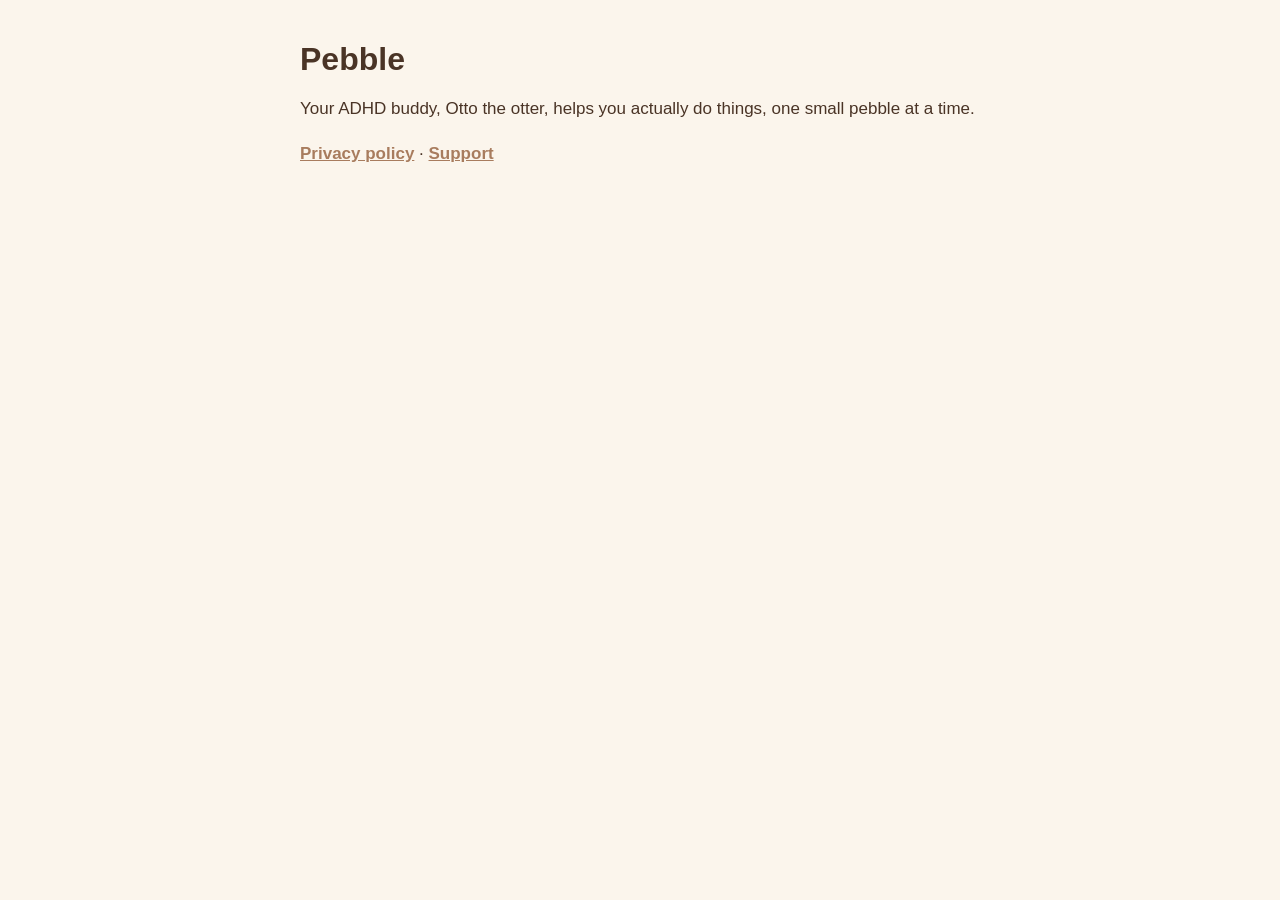
==== index.html @ 9099f572 "Pebble privacy policy and support pages" ====
<!doctype html>
<html lang="en">
<head>
<meta charset="utf-8">
<meta name="viewport" content="width=device-width, initial-scale=1">
<title>Pebble</title>
<link rel="stylesheet" href="style.css">
</head>
<body>
<main>
<h1>Pebble</h1>
<p>Your ADHD buddy, Otto the otter, helps you actually do things, one small pebble at a time.</p>
<p><a href="privacy.html">Privacy policy</a> · <a href="support.html">Support</a></p>
</main>
</body>
</html>
---- style.css ----
:root { --bg: #FBF5EC; --text: #4A3426; --muted: #8A6E5A; --accent: #A87C5E; --card: #FFFFFF; }
@media (prefers-color-scheme: dark) { :root { --bg: #2A1F19; --text: #F3E6D8; --muted: #C9B6A4; --accent: #E0A98A; --card: #3A2C24; } }
* { box-sizing: border-box; }
body { margin: 0; background: var(--bg); color: var(--text); font: 17px/1.6 "Nunito", -apple-system, BlinkMacSystemFont, "Segoe UI", sans-serif; }
main { max-width: 720px; margin: 0 auto; padding: 40px 20px 64px; }
h1 { font-size: 32px; line-height: 1.2; margin: 0 0 4px; }
h2 { font-size: 21px; margin: 32px 0 8px; }
p, li { color: var(--text); }
.muted { color: var(--muted); }
a { color: var(--accent); font-weight: 700; }
.card { background: var(--card); border-radius: 20px; padding: 16px 20px; margin: 16px 0; }
ul { padding-left: 22px; }
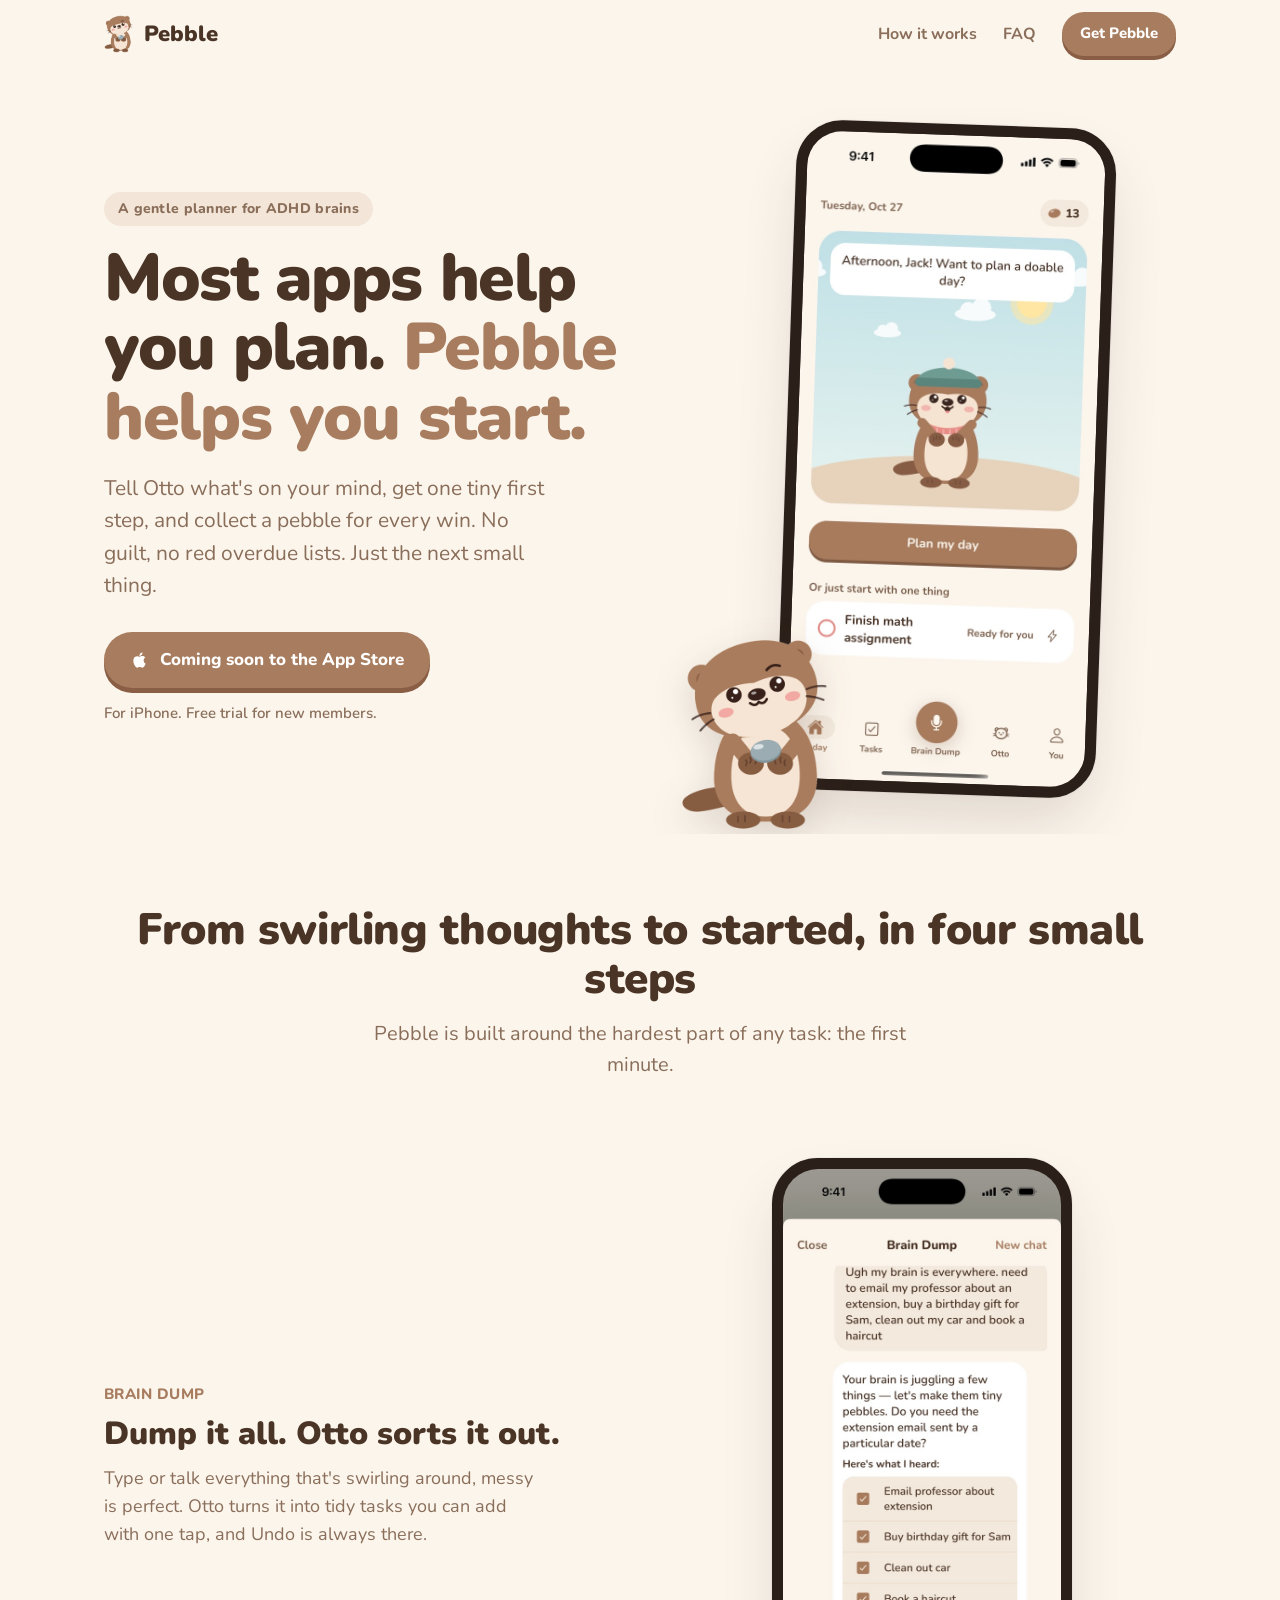
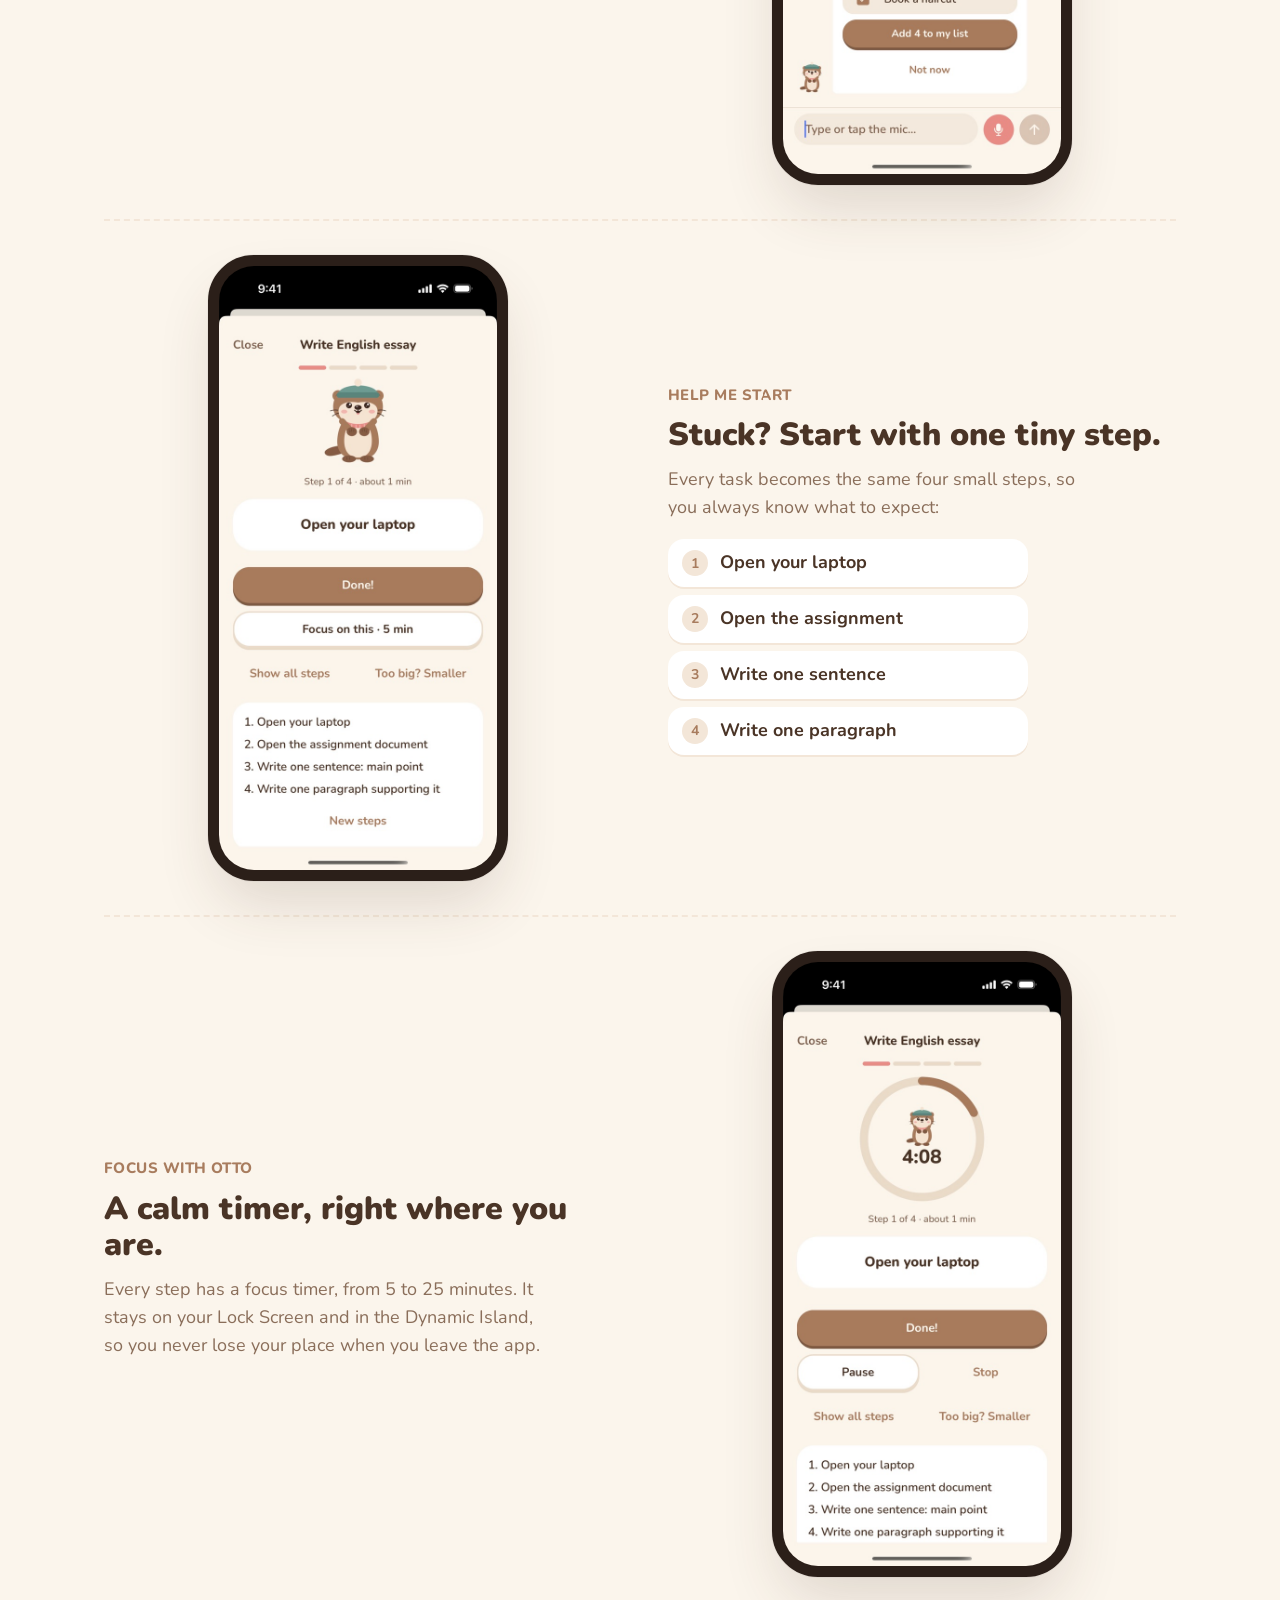
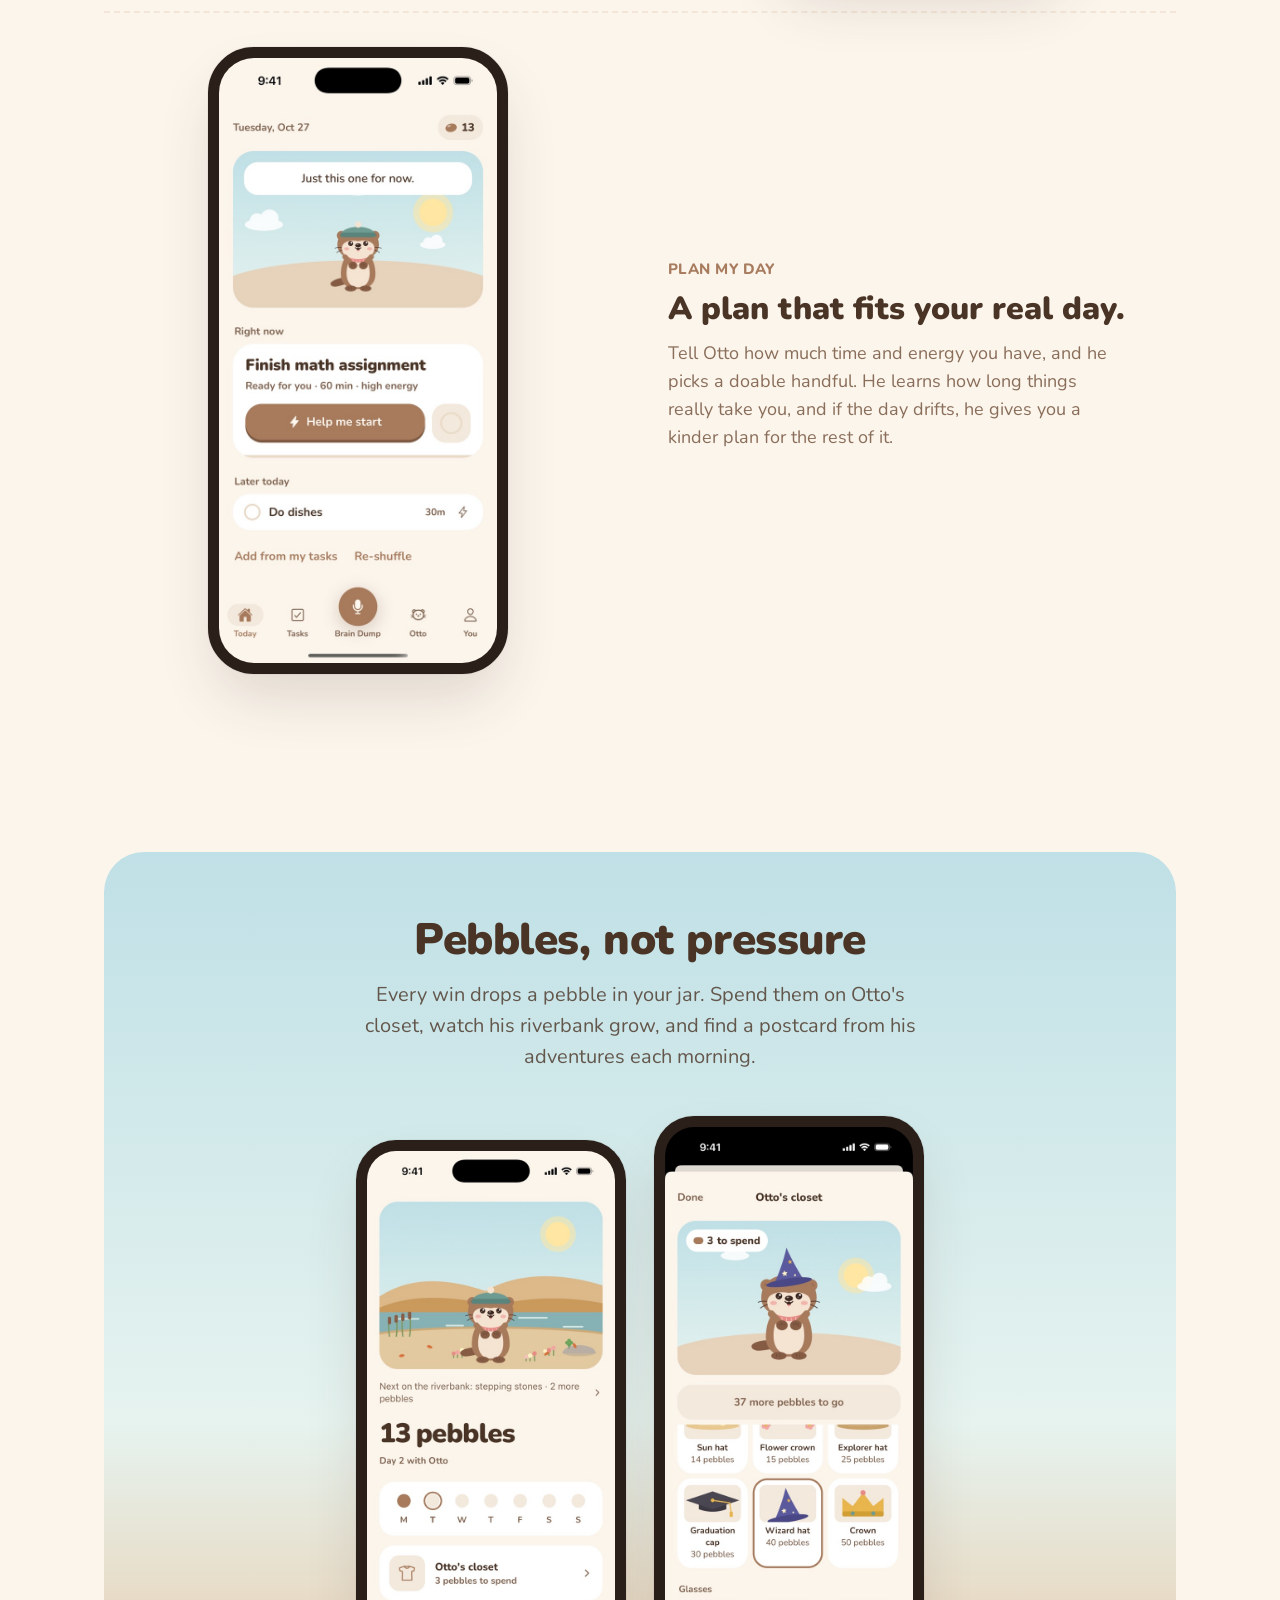
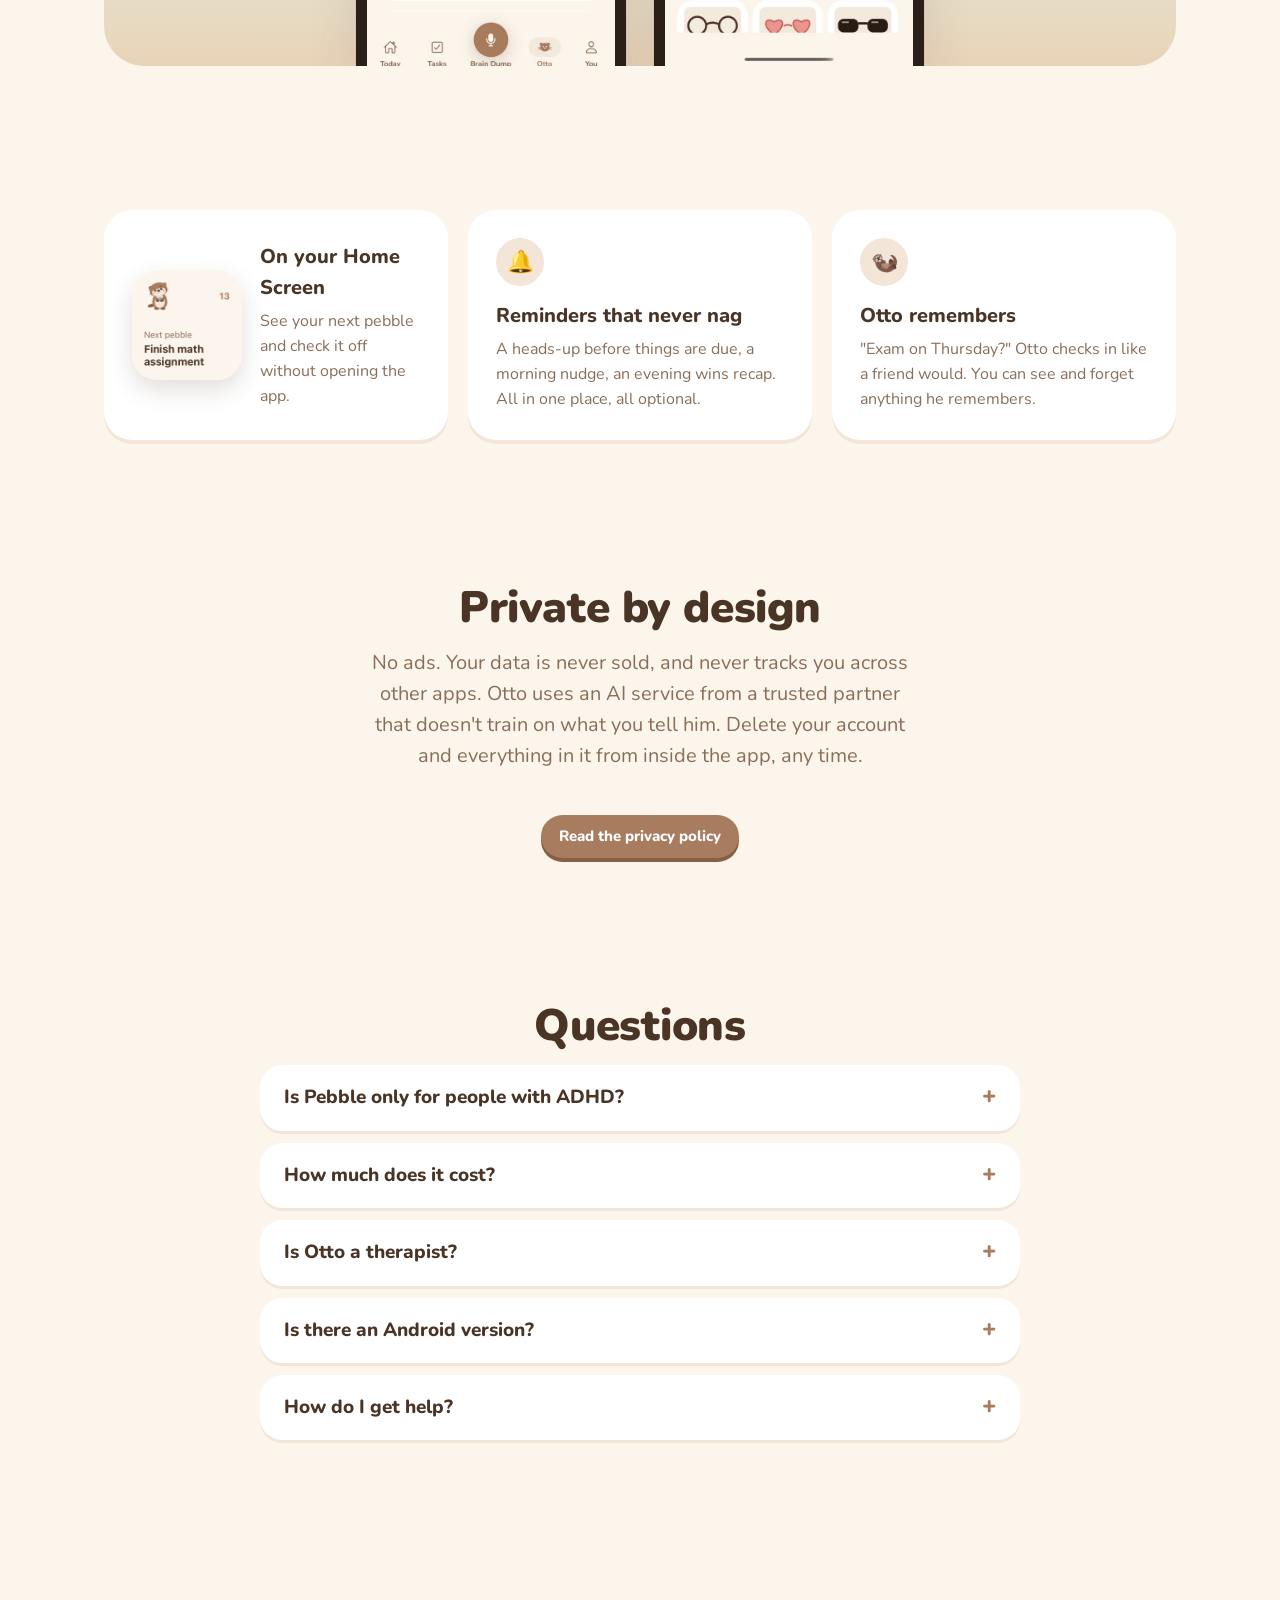
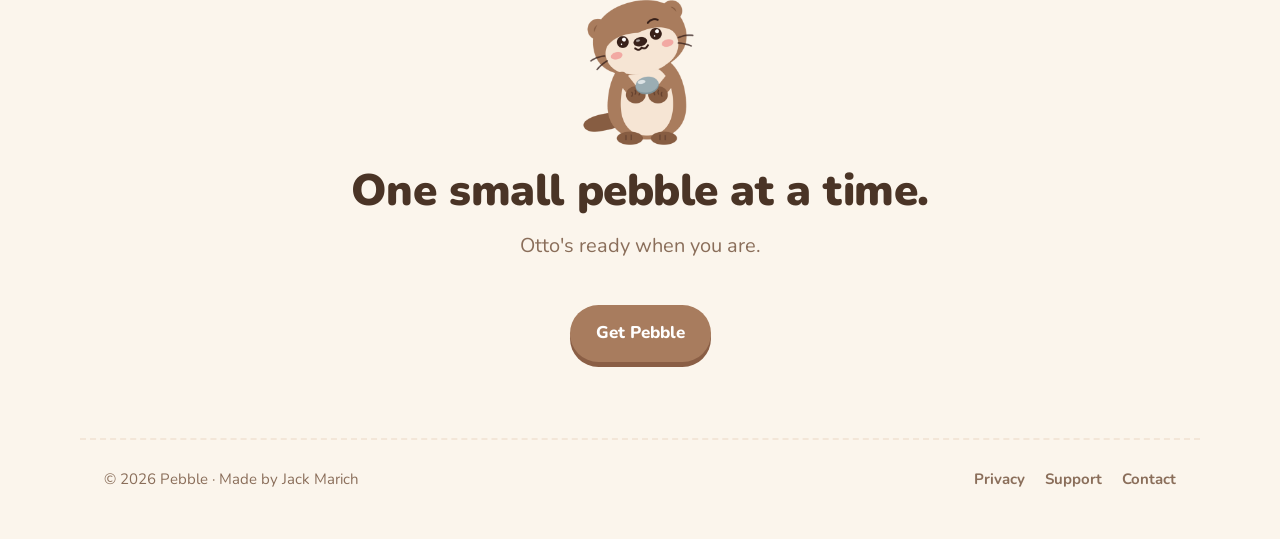
==== commit 24a15607: "Pebble's website: landing page with Otto, features, privacy promise and FAQ" ====
--- a/index.html
+++ b/index.html
@@ -1,16 +1,370 @@
 <!doctype html>
 <html lang="en">
 <head>
-<meta charset="utf-8">
-<meta name="viewport" content="width=device-width, initial-scale=1">
-<title>Pebble</title>
-<link rel="stylesheet" href="style.css">
+  <meta charset="utf-8" />
+  <meta name="viewport" content="width=device-width, initial-scale=1" />
+  <title>Pebble: the ADHD planner that helps you start</title>
+  <meta name="description" content="Most apps help you plan. Pebble helps you start. A gentle planner for ADHD brains, with Otto the otter by your side, one small pebble at a time." />
+  <meta name="theme-color" content="#FBF5EC" media="(prefers-color-scheme: light)" />
+  <meta name="theme-color" content="#1C1612" media="(prefers-color-scheme: dark)" />
+  <meta property="og:title" content="Pebble: the ADHD planner that helps you start" />
+  <meta property="og:description" content="A gentle planner for ADHD brains, with Otto the otter by your side. One small pebble at a time." />
+  <meta property="og:image" content="https://onepebble.app/img/today.jpg" />
+  <meta property="og:url" content="https://onepebble.app/" />
+  <link rel="icon" href="favicon.png" />
+  <link rel="apple-touch-icon" href="apple-touch-icon.png" />
+  <link rel="preconnect" href="https://fonts.googleapis.com" />
+  <link rel="preconnect" href="https://fonts.gstatic.com" crossorigin />
+  <link href="https://fonts.googleapis.com/css2?family=Nunito:wght@400;600;700;800;900&display=swap" rel="stylesheet" />
+  <style>
+    :root {
+      --bg: #FBF5EC;
+      --bg-deep: #F3E6D8;
+      --surface: #FFFFFF;
+      --text: #4A3426;
+      --muted: #8A6E5A;
+      --primary: #A87C5E;
+      --primary-deep: #8A5E45;
+      --on-primary: #FFFFFF;
+      --soft: #F3E6D8;
+      --pink: #F2A7A2;
+      --sky-top: #BFE0E6;
+      --sky-bottom: #E6F3EF;
+      --bank: #E8D3B8;
+      --frame: #2B1F19;
+      --shadow: rgba(74, 52, 38, 0.16);
+    }
+    @media (prefers-color-scheme: dark) {
+      :root {
+        --bg: #1C1612;
+        --bg-deep: #241C17;
+        --surface: #2A201A;
+        --text: #F3E6D8;
+        --muted: #C9B6A4;
+        --primary: #C79572;
+        --primary-deep: #A87C5E;
+        --on-primary: #1C1612;
+        --soft: #33271F;
+        --sky-top: #3A4B57;
+        --sky-bottom: #2C3A40;
+        --bank: #4A3A2C;
+        --frame: #0E0A08;
+        --shadow: rgba(0, 0, 0, 0.45);
+      }
+    }
+    * { box-sizing: border-box; }
+    html { scroll-behavior: smooth; }
+    body {
+      margin: 0;
+      background: var(--bg);
+      color: var(--text);
+      font-family: 'Nunito', -apple-system, BlinkMacSystemFont, 'Segoe UI', sans-serif;
+      font-size: 18px;
+      line-height: 1.55;
+      -webkit-font-smoothing: antialiased;
+    }
+    a { color: inherit; }
+    img { max-width: 100%; display: block; }
+    .wrap { max-width: 1120px; margin: 0 auto; padding: 0 24px; }
+
+    /* Nav */
+    nav { position: sticky; top: 0; z-index: 10; background: color-mix(in srgb, var(--bg) 88%, transparent); backdrop-filter: saturate(1.4) blur(14px); -webkit-backdrop-filter: saturate(1.4) blur(14px); }
+    nav .wrap { display: flex; align-items: center; justify-content: space-between; height: 68px; }
+    .brand { display: flex; align-items: center; gap: 10px; font-weight: 900; font-size: 22px; text-decoration: none; }
+    .brand img { width: 30px; height: auto; }
+    .navlinks { display: flex; gap: 26px; align-items: center; font-weight: 700; font-size: 16px; }
+    .navlinks a { text-decoration: none; color: var(--muted); }
+    .navlinks a:hover { color: var(--text); }
+    .navlinks a.btn, .navlinks a.btn:hover { color: var(--on-primary); }
+    @media (max-width: 640px) { .navlinks .hide-sm { display: none; } }
+
+    /* Buttons */
+    .btn {
+      display: inline-flex; align-items: center; gap: 10px;
+      background: var(--primary); color: var(--on-primary);
+      border-radius: 999px; padding: 15px 26px;
+      font-weight: 800; font-size: 17px; text-decoration: none;
+      box-shadow: 0 5px 0 var(--primary-deep);
+      transition: transform .15s ease, box-shadow .15s ease;
+    }
+    .btn:hover { transform: translateY(-1px); }
+    .btn:active { transform: translateY(4px); box-shadow: 0 1px 0 var(--primary-deep); }
+    .btn svg { width: 20px; height: 20px; fill: currentColor; }
+    .btn.small { padding: 10px 18px; font-size: 15px; box-shadow: 0 4px 0 var(--primary-deep); }
+    .soon { display: block; margin-top: 14px; font-size: 15px; color: var(--muted); font-weight: 600; }
+
+    /* Hero */
+    .hero { padding: 56px 0 40px; overflow: hidden; }
+    .hero .wrap { display: grid; grid-template-columns: 1.1fr 0.9fr; gap: 48px; align-items: center; }
+    .eyebrow { display: inline-block; background: var(--soft); color: var(--muted); font-weight: 800; font-size: 14px; letter-spacing: .02em; padding: 6px 14px; border-radius: 999px; margin-bottom: 18px; }
+    h1 { font-size: clamp(40px, 6vw, 66px); line-height: 1.05; margin: 0 0 20px; font-weight: 900; letter-spacing: -0.02em; }
+    h1 .soft { color: var(--primary); }
+    .lede { font-size: 21px; color: var(--muted); margin: 0 0 30px; max-width: 34ch; }
+    .hero-art { position: relative; display: flex; justify-content: center; }
+    .hero-art .phone { width: min(320px, 78vw); transform: rotate(2deg); }
+    .hero-otto { position: absolute; left: -8%; bottom: -6%; width: 34%; filter: drop-shadow(0 12px 18px var(--shadow)); animation: bob 5s ease-in-out infinite; }
+    @keyframes bob { 0%, 100% { transform: translateY(0) rotate(-3deg); } 50% { transform: translateY(-10px) rotate(2deg); } }
+    @media (max-width: 860px) {
+      .hero .wrap { grid-template-columns: 1fr; text-align: center; }
+      .lede { margin-left: auto; margin-right: auto; }
+      .hero-otto { left: 4%; }
+    }
+
+    /* Phone frame */
+    .phone { border-radius: 46px; border: 11px solid var(--frame); overflow: hidden; box-shadow: 0 30px 60px -10px var(--shadow), 0 0 0 1px rgba(0,0,0,.04); background: var(--frame); }
+    .phone img { width: 100%; height: auto; }
+
+    /* Sections */
+    section { padding: 72px 0; }
+    .center { text-align: center; }
+    h2 { font-size: clamp(30px, 4.2vw, 44px); line-height: 1.12; margin: 0 0 14px; font-weight: 900; letter-spacing: -0.01em; }
+    .sub { color: var(--muted); font-size: 20px; margin: 0 auto 44px; max-width: 46ch; }
+
+    .feature { display: grid; grid-template-columns: 1fr 1fr; gap: 56px; align-items: center; padding: 34px 0; }
+    .feature + .feature { border-top: 2px dashed var(--soft); }
+    .feature.flip .copy { order: 2; }
+    .feature .phone { width: min(300px, 72vw); margin: 0 auto; }
+    .tag { display: inline-flex; align-items: center; gap: 8px; font-weight: 800; color: var(--primary); font-size: 15px; letter-spacing: .03em; text-transform: uppercase; margin-bottom: 10px; }
+    .feature h3 { font-size: 32px; line-height: 1.15; margin: 0 0 12px; font-weight: 900; }
+    .feature p { color: var(--muted); margin: 0 0 14px; max-width: 40ch; }
+    .ladder { list-style: none; padding: 0; margin: 18px 0 0; display: grid; gap: 8px; max-width: 360px; }
+    .ladder li { background: var(--surface); border-radius: 16px; padding: 10px 14px; font-weight: 700; display: flex; gap: 12px; align-items: center; box-shadow: 0 2px 0 var(--soft); }
+    .ladder b { display: inline-grid; place-items: center; width: 26px; height: 26px; border-radius: 50%; background: var(--soft); color: var(--primary); font-size: 14px; flex: none; }
+    @media (max-width: 860px) {
+      .feature { grid-template-columns: 1fr; gap: 30px; text-align: center; }
+      .feature.flip .copy { order: 0; }
+      .feature p, .ladder { margin-left: auto; margin-right: auto; }
+      .ladder li { text-align: left; }
+    }
+
+    /* Pebbles band */
+    .band { background: linear-gradient(180deg, var(--sky-top), var(--sky-bottom) 70%, var(--bank)); border-radius: 40px; padding: 64px 32px 0; overflow: hidden; }
+    .duo { display: flex; justify-content: center; gap: 28px; align-items: flex-end; margin-top: 8px; }
+    .duo .phone { width: min(270px, 42vw); border-bottom: 0; border-radius: 40px 40px 0 0; }
+    .duo .phone:first-child { transform: translateY(24px); }
+
+    /* Small cards */
+    .cards { display: grid; grid-template-columns: repeat(3, 1fr); gap: 20px; }
+    .card { background: var(--surface); border-radius: 28px; padding: 28px; box-shadow: 0 4px 0 var(--soft); }
+    .card .ico { width: 48px; height: 48px; border-radius: 50%; background: var(--soft); display: grid; place-items: center; margin-bottom: 14px; font-size: 22px; }
+    .card h4 { margin: 0 0 6px; font-size: 20px; font-weight: 800; }
+    .card p { margin: 0; color: var(--muted); font-size: 16px; }
+    .card.widget { display: flex; gap: 18px; align-items: center; }
+    .card.widget img { width: 110px; border-radius: 26px; box-shadow: 0 10px 24px var(--shadow); flex: none; }
+    @media (max-width: 860px) { .cards { grid-template-columns: 1fr; } }
+
+    /* FAQ */
+    .faq { max-width: 760px; margin: 0 auto; }
+    details { background: var(--surface); border-radius: 22px; padding: 18px 24px; margin-bottom: 12px; box-shadow: 0 3px 0 var(--soft); }
+    summary { cursor: pointer; font-weight: 800; font-size: 19px; list-style: none; display: flex; justify-content: space-between; gap: 16px; }
+    summary::-webkit-details-marker { display: none; }
+    summary::after { content: '+'; color: var(--primary); font-weight: 900; font-size: 24px; line-height: 1; transition: transform .2s; }
+    details[open] summary::after { transform: rotate(45deg); }
+    details p { color: var(--muted); margin: 12px 0 2px; }
+
+    /* Closing */
+    .closing { text-align: center; padding-bottom: 40px; }
+    .closing img { width: 120px; margin: 0 auto 18px; }
+
+    footer { padding: 36px 0 48px; color: var(--muted); font-size: 15px; }
+    footer .wrap { display: flex; justify-content: space-between; gap: 16px; flex-wrap: wrap; border-top: 2px dashed var(--soft); padding-top: 28px; }
+    footer a { text-decoration: none; font-weight: 700; margin-left: 20px; }
+    footer a:first-child { margin-left: 0; }
+
+    /* Gentle reveal */
+    .reveal { opacity: 0; transform: translateY(18px); transition: opacity .7s ease, transform .7s ease; }
+    .reveal.in { opacity: 1; transform: none; }
+    @media (prefers-reduced-motion: reduce) {
+      html { scroll-behavior: auto; }
+      .reveal { opacity: 1; transform: none; transition: none; }
+      .hero-otto { animation: none; }
+      .btn { transition: none; }
+    }
+  </style>
 </head>
 <body>
-<main>
-<h1>Pebble</h1>
-<p>Your ADHD buddy, Otto the otter, helps you actually do things, one small pebble at a time.</p>
-<p><a href="privacy.html">Privacy policy</a> · <a href="support.html">Support</a></p>
-</main>
+  <nav>
+    <div class="wrap">
+      <a class="brand" href="#top"><img src="img/otto.png" alt="" />Pebble</a>
+      <div class="navlinks">
+        <a class="hide-sm" href="#how">How it works</a>
+        <a class="hide-sm" href="#faq">FAQ</a>
+        <a class="btn small" href="#get">Get Pebble</a>
+      </div>
+    </div>
+  </nav>
+
+  <header class="hero" id="top">
+    <div class="wrap">
+      <div>
+        <span class="eyebrow">A gentle planner for ADHD brains</span>
+        <h1>Most apps help you plan. <span class="soft">Pebble helps you start.</span></h1>
+        <p class="lede">Tell Otto what's on your mind, get one tiny first step, and collect a pebble for every win. No guilt, no red overdue lists. Just the next small thing.</p>
+        <div id="get">
+          <a class="btn" href="#get" aria-disabled="true">
+            <svg viewBox="0 0 24 24" aria-hidden="true"><path d="M16.37 12.6c-.02-2.3 1.88-3.4 1.97-3.46-1.07-1.57-2.74-1.78-3.33-1.8-1.42-.14-2.77.83-3.49.83-.72 0-1.83-.81-3.01-.79-1.55.02-2.98.9-3.78 2.29-1.61 2.8-.41 6.94 1.16 9.21.77 1.11 1.68 2.36 2.88 2.31 1.16-.05 1.59-.75 2.99-.75 1.4 0 1.79.75 3.01.72 1.24-.02 2.03-1.13 2.79-2.25.88-1.29 1.24-2.53 1.26-2.6-.03-.01-2.42-.93-2.45-3.71zM14.08 5.83c.64-.77 1.07-1.85.95-2.92-.92.04-2.03.61-2.69 1.38-.59.68-1.1 1.77-.96 2.82 1.02.08 2.06-.52 2.7-1.28z"/></svg>
+            Coming soon to the App Store
+          </a>
+          <span class="soft soon">For iPhone. Free trial for new members.</span>
+        </div>
+      </div>
+      <div class="hero-art reveal">
+        <div class="phone"><img src="img/today.jpg" alt="Pebble's Today screen: Otto on his riverbank asking 'Want to plan a doable day?'" /></div>
+        <img class="hero-otto" src="img/otto.png" alt="" />
+      </div>
+    </div>
+  </header>
+
+  <section id="how">
+    <div class="wrap">
+      <div class="center reveal">
+        <h2>From swirling thoughts to started, in four small steps</h2>
+        <p class="sub">Pebble is built around the hardest part of any task: the first minute.</p>
+      </div>
+
+      <div class="feature reveal">
+        <div class="copy">
+          <div class="tag">Brain Dump</div>
+          <h3>Dump it all. Otto sorts it out.</h3>
+          <p>Type or talk everything that's swirling around, messy is perfect. Otto turns it into tidy tasks you can add with one tap, and Undo is always there.</p>
+        </div>
+        <div class="phone"><img loading="lazy" src="img/dump.jpg" alt="Brain Dump: a messy message turned into four tasks with an Add button" /></div>
+      </div>
+
+      <div class="feature flip reveal">
+        <div class="copy">
+          <div class="tag">Help me start</div>
+          <h3>Stuck? Start with one tiny step.</h3>
+          <p>Every task becomes the same four small steps, so you always know what to expect:</p>
+          <ol class="ladder">
+            <li><b>1</b>Open your laptop</li>
+            <li><b>2</b>Open the assignment</li>
+            <li><b>3</b>Write one sentence</li>
+            <li><b>4</b>Write one paragraph</li>
+          </ol>
+        </div>
+        <div class="phone"><img loading="lazy" src="img/start.jpg" alt="Help me start: 'Open your laptop' as step 1 of 4, with all four steps listed" /></div>
+      </div>
+
+      <div class="feature reveal">
+        <div class="copy">
+          <div class="tag">Focus with Otto</div>
+          <h3>A calm timer, right where you are.</h3>
+          <p>Every step has a focus timer, from 5 to 25 minutes. It stays on your Lock Screen and in the Dynamic Island, so you never lose your place when you leave the app.</p>
+        </div>
+        <div class="phone"><img loading="lazy" src="img/focus.jpg" alt="A focus timer counting down around Otto" /></div>
+      </div>
+
+      <div class="feature flip reveal">
+        <div class="copy">
+          <div class="tag">Plan my day</div>
+          <h3>A plan that fits your real day.</h3>
+          <p>Tell Otto how much time and energy you have, and he picks a doable handful. He learns how long things really take you, and if the day drifts, he gives you a kinder plan for the rest of it.</p>
+        </div>
+        <div class="phone"><img loading="lazy" src="img/plan.jpg" alt="Today's plan: one task right now with Help me start, one later" /></div>
+      </div>
+    </div>
+  </section>
+
+  <section>
+    <div class="wrap">
+      <div class="band center reveal">
+        <h2>Pebbles, not pressure</h2>
+        <p class="sub" style="color: var(--text); opacity: .8;">Every win drops a pebble in your jar. Spend them on Otto's closet, watch his riverbank grow, and find a postcard from his adventures each morning.</p>
+        <div class="duo">
+          <div class="phone"><img loading="lazy" src="img/riverbank.jpg" alt="Otto's riverbank with wildflowers and cattails, 13 pebbles" /></div>
+          <div class="phone"><img loading="lazy" src="img/closet.jpg" alt="Otto's closet: Otto trying on a wizard hat" /></div>
+        </div>
+      </div>
+    </div>
+  </section>
+
+  <section>
+    <div class="wrap">
+      <div class="cards">
+        <div class="card widget reveal">
+          <img loading="lazy" src="img/widget.png" alt="Pebble's Home Screen widget showing the next pebble" />
+          <div><h4>On your Home Screen</h4><p>See your next pebble and check it off without opening the app.</p></div>
+        </div>
+        <div class="card reveal">
+          <div class="ico" aria-hidden="true">🔔</div>
+          <h4>Reminders that never nag</h4>
+          <p>A heads-up before things are due, a morning nudge, an evening wins recap. All in one place, all optional.</p>
+        </div>
+        <div class="card reveal">
+          <div class="ico" aria-hidden="true">🦦</div>
+          <h4>Otto remembers</h4>
+          <p>"Exam on Thursday?" Otto checks in like a friend would. You can see and forget anything he remembers.</p>
+        </div>
+      </div>
+    </div>
+  </section>
+
+  <section>
+    <div class="wrap center reveal">
+      <h2>Private by design</h2>
+      <p class="sub">No ads. Your data is never sold, and never tracks you across other apps. Otto uses an AI service from a trusted partner that doesn't train on what you tell him. Delete your account and everything in it from inside the app, any time.</p>
+      <a class="btn small" href="privacy.html">Read the privacy policy</a>
+    </div>
+  </section>
+
+  <section id="faq">
+    <div class="wrap">
+      <h2 class="center reveal">Questions</h2>
+      <div class="faq reveal">
+        <details>
+          <summary>Is Pebble only for people with ADHD?</summary>
+          <p>Pebble is built for ADHD brains, but anyone who finds starting harder than planning is welcome. No diagnosis needed.</p>
+        </details>
+        <details>
+          <summary>How much does it cost?</summary>
+          <p>Pebble is a subscription, with a free trial for new members. You'll see the exact price and trial in the app before you start, and you can cancel any time in your App Store settings.</p>
+        </details>
+        <details>
+          <summary>Is Otto a therapist?</summary>
+          <p>No. Otto is a friendly helper, not a therapist or a doctor, and Pebble isn't a medical device or a substitute for professional care.</p>
+        </details>
+        <details>
+          <summary>Is there an Android version?</summary>
+          <p>Not yet. Pebble is on iPhone first. Android is on the way.</p>
+        </details>
+        <details>
+          <summary>How do I get help?</summary>
+          <p>Visit the <a href="support.html">support page</a> or email <a href="mailto:jackmarich1@gmail.com">jackmarich1@gmail.com</a>. A real person reads every message.</p>
+        </details>
+      </div>
+    </div>
+  </section>
+
+  <section class="closing">
+    <div class="wrap reveal">
+      <img src="img/otto.png" alt="Otto the otter" />
+      <h2>One small pebble at a time.</h2>
+      <p class="sub">Otto's ready when you are.</p>
+      <a class="btn" href="#get">Get Pebble</a>
+    </div>
+  </section>
+
+  <footer>
+    <div class="wrap">
+      <span>© 2026 Pebble · Made by Jack Marich</span>
+      <span><a href="privacy.html">Privacy</a><a href="support.html">Support</a><a href="mailto:jackmarich1@gmail.com">Contact</a></span>
+    </div>
+  </footer>
+
+  <script>
+    // Sections rise in gently as they scroll into view (skipped with Reduce Motion).
+    (function () {
+      var items = document.querySelectorAll('.reveal');
+      if (!('IntersectionObserver' in window) || matchMedia('(prefers-reduced-motion: reduce)').matches) {
+        items.forEach(function (el) { el.classList.add('in'); });
+        return;
+      }
+      var io = new IntersectionObserver(function (entries) {
+        entries.forEach(function (e) { if (e.isIntersecting) { e.target.classList.add('in'); io.unobserve(e.target); } });
+      }, { rootMargin: '0px 0px -8% 0px' });
+      items.forEach(function (el) { io.observe(el); });
+    })();
+  </script>
 </body>
 </html>
